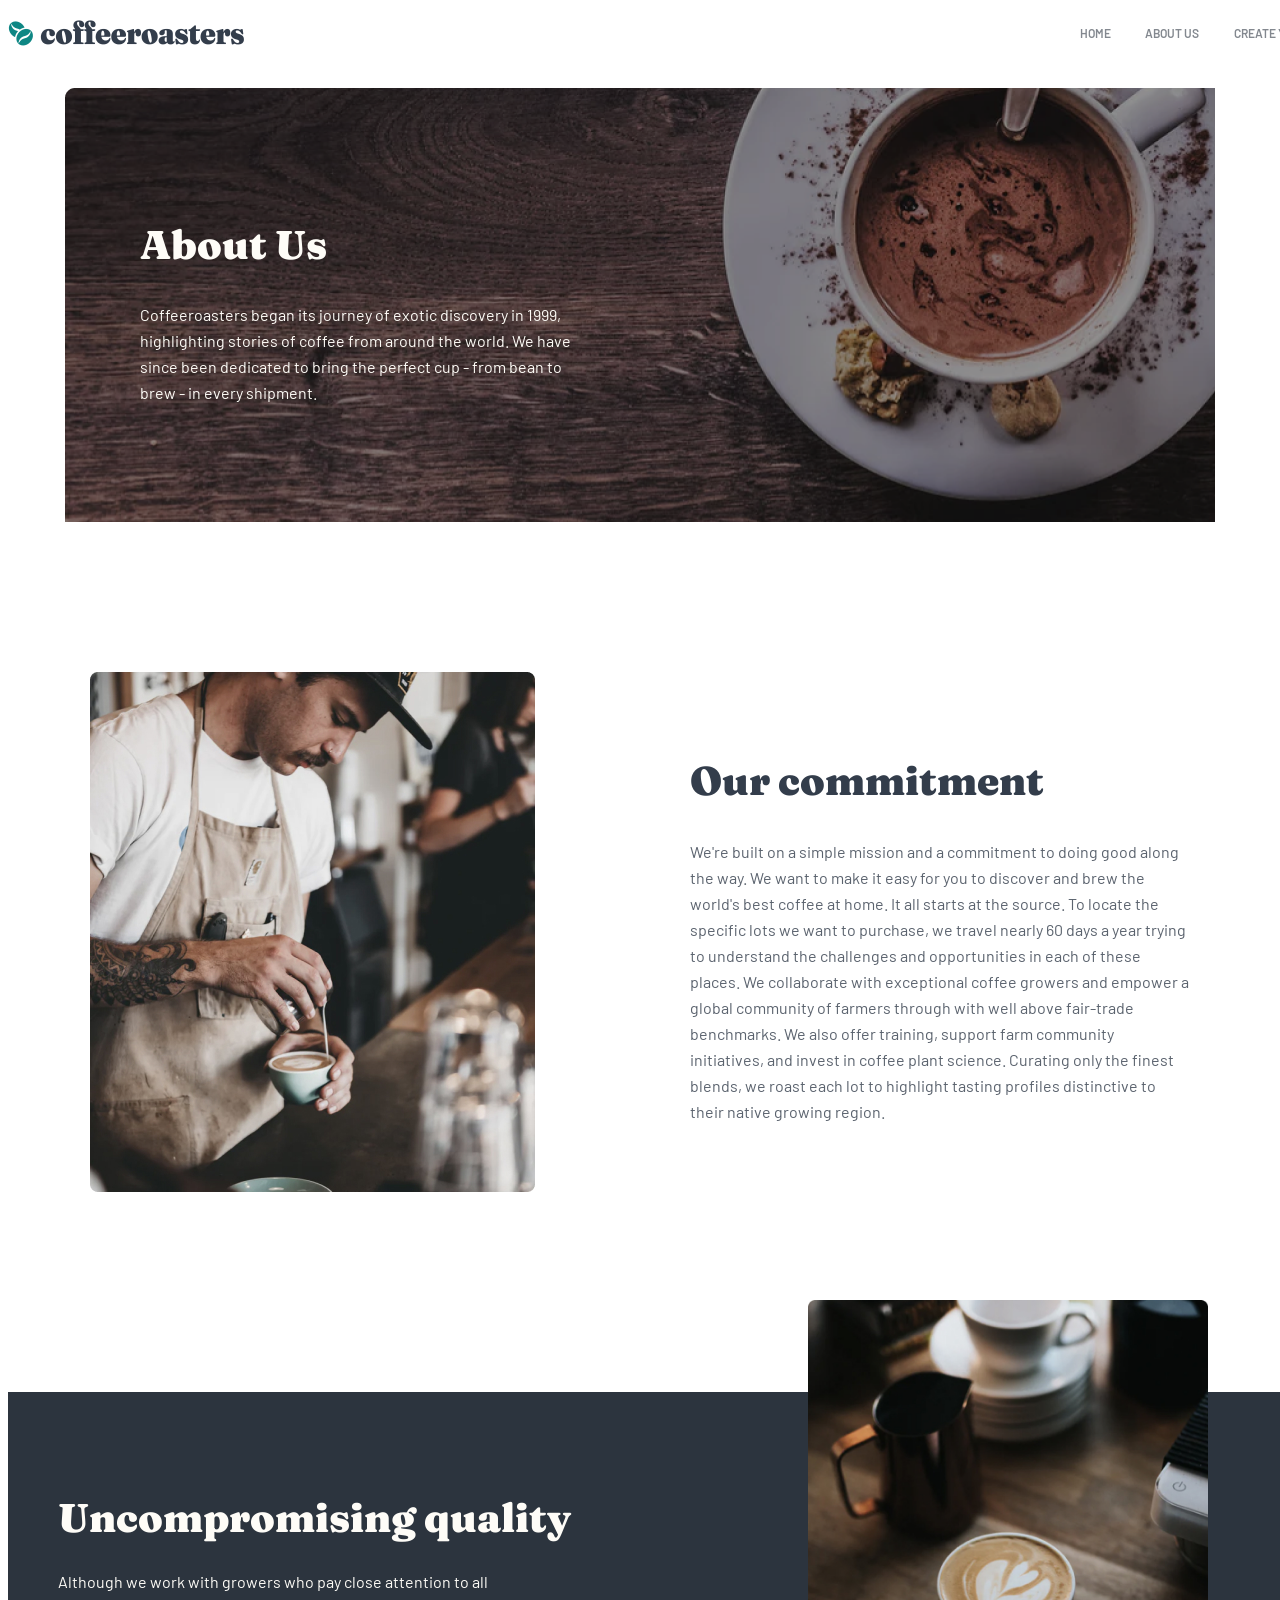
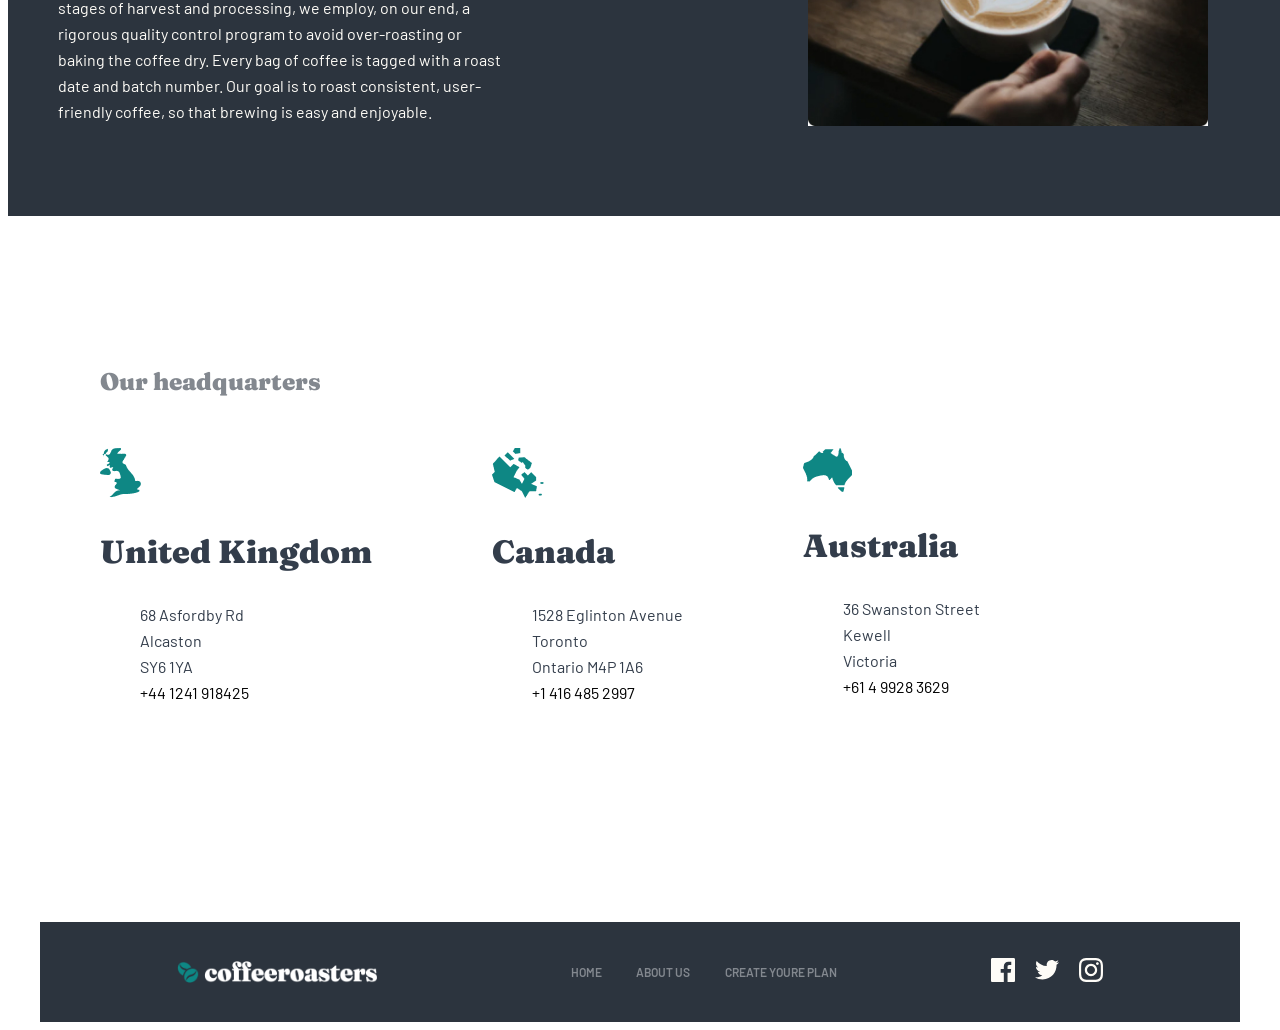
==== pages/about.html @ da5c882b "comit" ====
<!DOCTYPE html>
<html lang="en">
<head>
    <meta charset="UTF-8">
    <meta name="viewport" content="width=device-width, initial-scale=1.0">
    <title>About-page</title>
    <link rel="stylesheet" href="../css/style.css">
    <link rel="stylesheet" href="../css/fonts.css">
</head>
<body>
    <nav class="navbar">
        <img src="../imges/Group5(1).png" alt="" class="navbar__img">

        <ul class="navbar__list">
            <li class="navbar__item"><a href="../index.html" class="navbar__link">HOME</a></li>
            <li class="navbar__item"><a href="./about.html" class="navbar__link">ABOUT US</a></li>
            <li class="navbar__item"><a href="#" class="navbar__link">CREATE YOURE PLAN</a></li>
        </ul>
    </nav>

    <div class="aboutintr">
        <h2 class="aboutintr__h2">About Us</h2>
        <p class="aboutintr__p">
            Coffeeroasters began its journey of exotic discovery in 1999,
            highlighting stories of coffee from around the world. We have
            since been dedicated to bring the perfect cup - from bean to
            brew - in every shipment.
        </p>
    </div>

    <div class="our">
        <img class="our__left" src="/imges2/Bitmap.jpg" alt="">

        <div class="our__right">
            <h2 class="our__h2">Our commitment</h2>
            <p class="our__p">
                We're built on a simple mission and a commitment to
                doing good along the way. We want to make it easy for
                you to discover and brew the world's best coffee at
                home. It all starts at the source. To locate the
                specific lots we want to purchase, we travel nearly
                60 days a year trying to understand the challenges
                and opportunities in each of these places. We
                collaborate with exceptional coffee growers and
                empower a global community of farmers through with
                well above fair-trade benchmarks. We also offer
                training, support farm community initiatives, and
                invest in coffee plant science. Curating only the
                finest blends, we roast each lot to highlight tasting
                profiles distinctive to their native growing region.
            </p>
        </div>
    </div>

    <div class="uncompro">
        <div class="uncompro__left">
            <h1 class="aboutintr__h2">Uncompromising quality</h1>
            <p class="aboutintr__p">
                Although we work with growers who pay close attention
                to all stages of harvest and processing, we employ, on our end, a rigorous
                quality control program to avoid over-roasting or baking the coffee dry.
                Every bag of coffee is tagged with a roast date and batch number.
                Our goal is to roast consistent, user-friendly coffee, so that brewing
                is easy and enjoyable.
            </p>
        </div>
        <img class="uncompro__right" src="../imges2/Bitmap(1).jpg" alt="">
    </div>

    <div class="headq">
        <h4 class="headq__h4">Our headquarters</h4>

        <div class="headq__cards">
            <div class="headq__card">
                <img src="../imges2/CombinedShape(2).png" alt="" class="headq__img">
                <h3 class="headq__h3">United Kingdom</h3>
                <ul class="headq__ul">
                    <li class="headq__li">68  Asfordby Rd</li>
                    <li class="headq__li">Alcaston</li>
                    <li class="headq__li">SY6 1YA</li>
                    <li class="headq__li"><a href="tel:+44 1241 918425">+44 1241 918425</a></li>
                </ul>
            </div>

            <div class="headq__card">
                <img src="../imges2/CombinedShape(3).png" alt="" class="headq__img">
                <h3 class="headq__h3">Canada</h3>
                <ul class="headq__ul">
                    <li class="headq__li">1528  Eglinton Avenue</li>
                    <li class="headq__li">Toronto</li>
                    <li class="headq__li">Ontario M4P 1A6</li>
                    <li class="headq__li"><a href="tel:+1 416 485 2997">+1 416 485 2997</a></li>
                </ul>
            </div>

            <div class="headq__card">
                <img src="../imges2/CombinedShape(4).png" alt="" class="headq__img">
                <h3 class="headq__h3">Australia</h3>
                <ul class="headq__ul">
                    <li class="headq__li">36 Swanston Street</li>
                    <li class="headq__li">Kewell</li>
                    <li class="headq__li">Victoria</li>
                    <li class="headq__li"><a href="tel:+61 4 9928 3629">+61 4 9928 3629</a></li>
                </ul>
            </div>
        </div>
    </div>

    <footer class="footer">
        <img class="footer__img" src="../imges/Group5.png" alt="">

        <ul class="navbar__list">
            <li class="navbar__item" id="footer__item"><a href="../index.html" class="navbar__link">HOME</a></li>
            <li class="navbar__item" id="footer__item"><a href="../pages/about.html" class="navbar__link">ABOUT US</a></li>
            <li class="navbar__item" id="footer__item"><a href="../pages/create.html" class="navbar__link">CREATE YOURE PLAN</a></li>
        </ul>

        <div class="socials">
            <a href="" class="footer__link"><img src="../imges/Path.svg" alt=""></img></a>
            <a href="" class="footer__link"><img src="../imges/Path(1).svg" alt=""></img></a>
            <a href="" class="footer__link"><img src="../imges/Shape.svg" alt=""></img></a>
        </div>
    </footer>
</body>
</html>
---- css/style.css ----
.navbar {
  display: flex;
  justify-content: space-between;
  align-items: center;
  width: 1355px;
  margin-top: 100px;
  margin-bottom: 100px;
  margin: auto;
}
.navbar__list {
  display: flex;
  justify-content: space-around;
  width: 300px;
}
.navbar__link {
  font-size: 12px;
  color: #83888F;
  font-weight: 600;
  font-family: "Barlow";
}
.navbar__item :hover {
  color: #333D4B;
  transition: 0.5s;
}
.navbar__item :active {
  color: #FDD6BA;
  transition: 0.5s;
}
.navbar__img {
  width: 236px;
}

.intro {
  width: 1200px;
  background-color: #a2a2a2;
  margin: auto;
  border-radius: 1%;
  height: 500px;
  padding: 75px 70px;
}
.intro__h1 {
  font-family: "Fraunces 9pt";
  font-style: normal;
  font-weight: 900;
  font-size: 80px;
  line-height: 72px;
  width: 500px;
  color: #fefcf7;
}
.intro__p {
  font-family: "Barlow";
  font-style: normal;
  font-weight: 400;
  font-size: 16px;
  line-height: 26px;
  color: #fefcf7;
  mix-blend-mode: normal;
  opacity: 0.8;
  width: 425px;
}
.intro__btn:hover {
  background-color: #5c5252;
  transition: 0.5s;
}
.intro__btn:active {
  background-color: #ad1f1f;
  transition: 0.5s;
}
.intro__btn {
  background: #0e8784;
  border-radius: 6px;
  font-family: "Fraunces 9pt";
  font-style: normal;
  font-weight: 900;
  font-size: 18px;
  line-height: 25px;
  text-align: center;
  color: #fefcf7;
  border: 0;
  width: 217px;
  height: 56px;
  margin-top: 70px;
}

.ourcollect {
  margin: auto;
  width: 1200px;
  display: flex;
  flex-direction: column;
  align-items: center;
}
.ourcollect__card {
  display: flex;
  position: absolute;
  top: 900px;
  margin: auto;
  width: 1100px;
  justify-content: space-between;
}
.ourcollect__img {
  position: relative;
  top: 75px;
}
.ourcollect__H4 {
  font-family: "Fraunces 9pt";
  font-style: normal;
  font-weight: 900;
  font-size: 24px;
  line-height: 32px;
  text-align: center;
  color: #333D4B;
}
.ourcollect__P {
  font-family: "Barlow";
  font-style: normal;
  font-weight: 400;
  font-size: 16px;
  line-height: 26px;
  text-align: center;
  width: 250px;
  color: #333D4B;
}

.whyus {
  margin: auto;
  width: 1200px;
  margin-top: 500px;
  background-color: #333D4B;
  display: flex;
  flex-direction: column;
  align-items: center;
  height: 500px;
  border-radius: 2%;
}
.whyus__h1 {
  font-family: "Fraunces 9pt";
  font-style: normal;
  font-weight: 900;
  font-size: 40px;
  line-height: 48px;
  /* identical to box height, or 120% */
  color: #FEFCF7;
}
.whyus__p {
  font-family: "Barlow";
  font-style: normal;
  font-weight: 400;
  font-size: 16px;
  line-height: 26px;
  width: 528px;
  text-align: center;
  color: #FEFCF7;
  mix-blend-mode: normal;
  opacity: 0.8;
}
.whyus__cards {
  display: flex;
  justify-content: space-between;
  align-items: center;
  width: 1000px;
}
.whyus__card1 {
  display: flex;
  justify-content: space-around;
  align-items: center;
  flex-direction: column;
  background-color: #979797;
  width: 300px;
  height: 300px;
  position: absolute;
  top: 1700px;
  border-radius: 3%;
}
.whyus__card2 {
  display: flex;
  justify-content: space-around;
  align-items: center;
  flex-direction: column;
  background-color: #979797;
  width: 300px;
  height: 300px;
  position: absolute;
  top: 1700px;
  margin-left: 350px;
  border-radius: 3%;
}
.whyus__card3 {
  display: flex;
  justify-content: space-around;
  align-items: center;
  flex-direction: column;
  background-color: #979797;
  width: 300px;
  height: 300px;
  position: absolute;
  top: 1700px;
  margin-left: 700px;
  border-radius: 3%;
  text-align: center;
}
.whyus__H4 {
  font-family: "Fraunces 9pt";
  font-style: normal;
  font-weight: 900;
  font-size: 24px;
  line-height: 32px;
  text-align: center;
  color: #FEFCF7;
}
.whyus__P1 {
  font-family: "Barlow";
  font-style: normal;
  font-weight: 400;
  font-size: 16px;
  line-height: 26px;
  text-align: center;
  color: #FEFCF7;
}

.howwork {
  margin: auto;
  width: 1200px;
  margin-top: 500px;
  margin-bottom: 100px;
}
.howwork__h4 {
  font-family: "Fraunces";
  font-style: normal;
  font-weight: 900;
  font-size: 24px;
  line-height: 32px;
  /* identical to box height, or 133% */
  color: #83888F;
}
.howwork__cards {
  display: flex;
  width: 1100px;
  justify-content: space-between;
}
.howwork__h1 {
  font-family: "Fraunces";
  font-style: normal;
  font-weight: 900;
  font-size: 72px;
  line-height: 72px;
  color: #FDD6BA;
}
.howwork__h3 {
  font-family: "Fraunces";
  font-style: normal;
  font-weight: 900;
  font-size: 32px;
  line-height: 36px;
  color: #333D4B;
  width: 200px;
}
.howwork__p {
  font-family: "Barlow";
  font-style: normal;
  font-weight: 400;
  font-size: 16px;
  line-height: 26px;
  color: #333D4B;
  width: 300px;
}

.oval {
  width: 20px;
  height: 20px;
  border: 1px solid black;
  border-radius: 50%;
}

.shapes {
  display: flex;
  width: 870px;
  align-items: center;
}

.line {
  width: 400px;
  background-color: #FDD6BA;
  height: 1px;
}

.footer {
  display: flex;
  background-color: #2C343E;
  width: 1200px;
  margin: auto;
  align-items: center;
  justify-content: space-evenly;
  height: 100px;
}
.footer__img {
  width: 200px;
}
.footer__link:hover {
  background-color: #FDD6BA;
}

.socials {
  display: flex;
  gap: 20px;
  align-items: center;
}

#footer__item :hover {
  color: white;
}

.aboutintr {
  padding: 100px 75px;
  background-image: url("../imges2/Group7(1).png");
  background-repeat: no-repeat;
  width: 1000px;
  margin: auto;
  margin-top: 30px;
}
.aboutintr__h2 {
  font-family: "Fraunces";
  font-style: normal;
  font-weight: 900;
  font-size: 40px;
  line-height: 48px;
  color: #FEFCF7;
}
.aboutintr__p {
  font-family: "Barlow";
  font-style: normal;
  font-weight: 400;
  font-size: 16px;
  line-height: 26px;
  color: #FEFCF7;
  width: 450px;
}

.headq {
  width: 1200px;
  margin: auto;
  margin-top: 150px;
}
.headq__h4 {
  font-family: "Fraunces";
  font-style: normal;
  font-weight: 900;
  font-size: 24px;
  line-height: 32px;
  color: #83888F;
  margin-left: 60px;
  margin-bottom: 50px;
}
.headq__cards {
  display: flex;
  justify-content: space-around;
  width: 1000px;
}
.headq__h3 {
  font-family: "Fraunces";
  font-style: normal;
  font-weight: 900;
  font-size: 32px;
  line-height: 36px;
  color: #333D4B;
}
.headq__li {
  font-family: "Barlow";
  font-style: normal;
  font-weight: 400;
  font-size: 16px;
  line-height: 26px;
  color: #333D4B;
}
.headq {
  margin-bottom: 200px;
}

.our {
  display: flex;
  width: 1100px;
  justify-content: space-between;
  align-items: center;
  margin: auto;
  margin-top: 150px;
}
.our__p {
  width: 500px;
  font-family: "Barlow";
  font-style: normal;
  font-weight: 400;
  font-size: 16px;
  line-height: 26px;
  color: #333D4B;
  mix-blend-mode: normal;
  opacity: 0.8;
}
.our__h2 {
  font-family: "Fraunces";
  font-style: normal;
  font-weight: 900;
  font-size: 40px;
  line-height: 48px;
  color: #333D4B;
}

.uncompro {
  display: flex;
  width: 1200px;
  margin: auto;
  background-color: #2C343E;
  margin-top: 200px;
  padding: 75px 50px;
  justify-content: space-between;
}
.uncompro__right {
  position: absolute;
  top: 1300px;
  width: 400px;
  margin-left: 750px;
}

a {
  text-decoration: none;
  color: black;
}

li {
  list-style: none;
}/*# sourceMappingURL=style.css.map */
---- css/fonts.css ----
/* fraunces-regular - latin */
@font-face {
  font-display: swap; /* Check https://developer.mozilla.org/en-US/docs/Web/CSS/@font-face/font-display for other options. */
  font-family: 'Fraunces';
  font-style: normal;
  font-weight: 400;
  src: url('../fonts/fraunces-v38-latin-regular.woff2') format('woff2'); /* Chrome 36+, Opera 23+, Firefox 39+, Safari 12+, iOS 10+ */
}
/* fraunces-500 - latin */
@font-face {
  font-display: swap; /* Check https://developer.mozilla.org/en-US/docs/Web/CSS/@font-face/font-display for other options. */
  font-family: 'Fraunces';
  font-style: normal;
  font-weight: 500;
  src: url('../fonts/fraunces-v38-latin-500.woff2') format('woff2'); /* Chrome 36+, Opera 23+, Firefox 39+, Safari 12+, iOS 10+ */
}
/* fraunces-600 - latin */
@font-face {
  font-display: swap; /* Check https://developer.mozilla.org/en-US/docs/Web/CSS/@font-face/font-display for other options. */
  font-family: 'Fraunces';
  font-style: normal;
  font-weight: 600;
  src: url('../fonts/fraunces-v38-latin-600.woff2') format('woff2'); /* Chrome 36+, Opera 23+, Firefox 39+, Safari 12+, iOS 10+ */
}
/* fraunces-700 - latin */
@font-face {
  font-display: swap; /* Check https://developer.mozilla.org/en-US/docs/Web/CSS/@font-face/font-display for other options. */
  font-family: 'Fraunces';
  font-style: normal;
  font-weight: 700;
  src: url('../fonts/fraunces-v38-latin-700.woff2') format('woff2'); /* Chrome 36+, Opera 23+, Firefox 39+, Safari 12+, iOS 10+ */
}
/* fraunces-800 - latin */
@font-face {
  font-display: swap; /* Check https://developer.mozilla.org/en-US/docs/Web/CSS/@font-face/font-display for other options. */
  font-family: 'Fraunces';
  font-style: normal;
  font-weight: 800;
  src: url('../fonts/fraunces-v38-latin-800.woff2') format('woff2'); /* Chrome 36+, Opera 23+, Firefox 39+, Safari 12+, iOS 10+ */
}
/* fraunces-900 - latin */
@font-face {
  font-display: swap; /* Check https://developer.mozilla.org/en-US/docs/Web/CSS/@font-face/font-display for other options. */
  font-family: 'Fraunces';
  font-style: normal;
  font-weight: 900;
  src: url('../fonts/fraunces-v38-latin-900.woff2') format('woff2'); /* Chrome 36+, Opera 23+, Firefox 39+, Safari 12+, iOS 10+ */
}
















/* barlow-regular - latin */
@font-face {
  font-display: swap; /* Check https://developer.mozilla.org/en-US/docs/Web/CSS/@font-face/font-display for other options. */
  font-family: 'Barlow';
  font-style: normal;
  font-weight: 400;
  src: url('../fonts/barlow-v13-latin-regular.woff2') format('woff2'); /* Chrome 36+, Opera 23+, Firefox 39+, Safari 12+, iOS 10+ */
}
/* barlow-500 - latin */
@font-face {
  font-display: swap; /* Check https://developer.mozilla.org/en-US/docs/Web/CSS/@font-face/font-display for other options. */
  font-family: 'Barlow';
  font-style: normal;
  font-weight: 500;
  src: url('../fonts/barlow-v13-latin-500.woff2') format('woff2'); /* Chrome 36+, Opera 23+, Firefox 39+, Safari 12+, iOS 10+ */
}
/* barlow-600 - latin */
@font-face {
  font-display: swap; /* Check https://developer.mozilla.org/en-US/docs/Web/CSS/@font-face/font-display for other options. */
  font-family: 'Barlow';
  font-style: normal;
  font-weight: 600;
  src: url('../fonts/barlow-v13-latin-600.woff2') format('woff2'); /* Chrome 36+, Opera 23+, Firefox 39+, Safari 12+, iOS 10+ */
}
/* barlow-700 - latin */
@font-face {
  font-display: swap; /* Check https://developer.mozilla.org/en-US/docs/Web/CSS/@font-face/font-display for other options. */
  font-family: 'Barlow';
  font-style: normal;
  font-weight: 700;
  src: url('../fonts/barlow-v13-latin-700.woff2') format('woff2'); /* Chrome 36+, Opera 23+, Firefox 39+, Safari 12+, iOS 10+ */
}
/* barlow-800 - latin */
@font-face {
  font-display: swap; /* Check https://developer.mozilla.org/en-US/docs/Web/CSS/@font-face/font-display for other options. */
  font-family: 'Barlow';
  font-style: normal;
  font-weight: 800;
  src: url('../fonts/barlow-v13-latin-800.woff2') format('woff2'); /* Chrome 36+, Opera 23+, Firefox 39+, Safari 12+, iOS 10+ */
}
/* barlow-900 - latin */
@font-face {
  font-display: swap; /* Check https://developer.mozilla.org/en-US/docs/Web/CSS/@font-face/font-display for other options. */
  font-family: 'Barlow';
  font-style: normal;
  font-weight: 900;
  src: url('../fonts/barlow-v13-latin-900.woff2') format('woff2'); /* Chrome 36+, Opera 23+, Firefox 39+, Safari 12+, iOS 10+ */
}
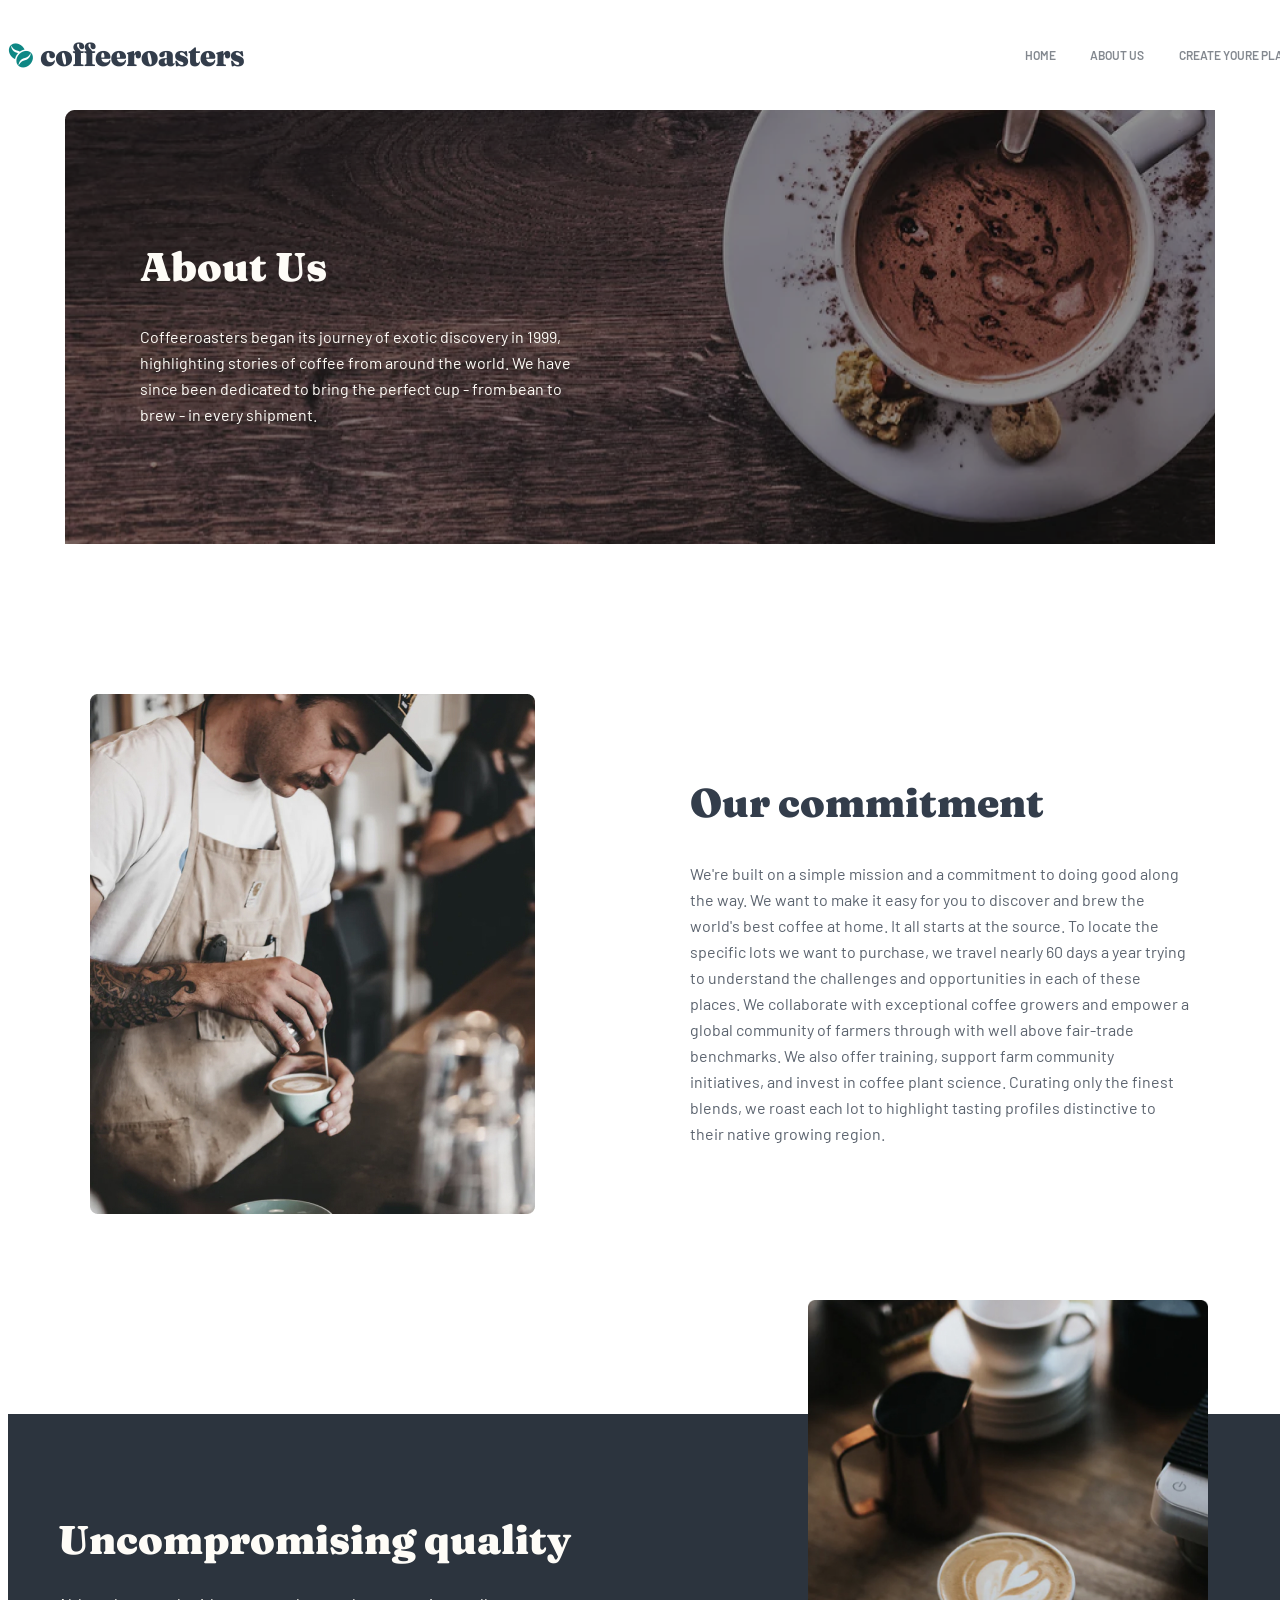
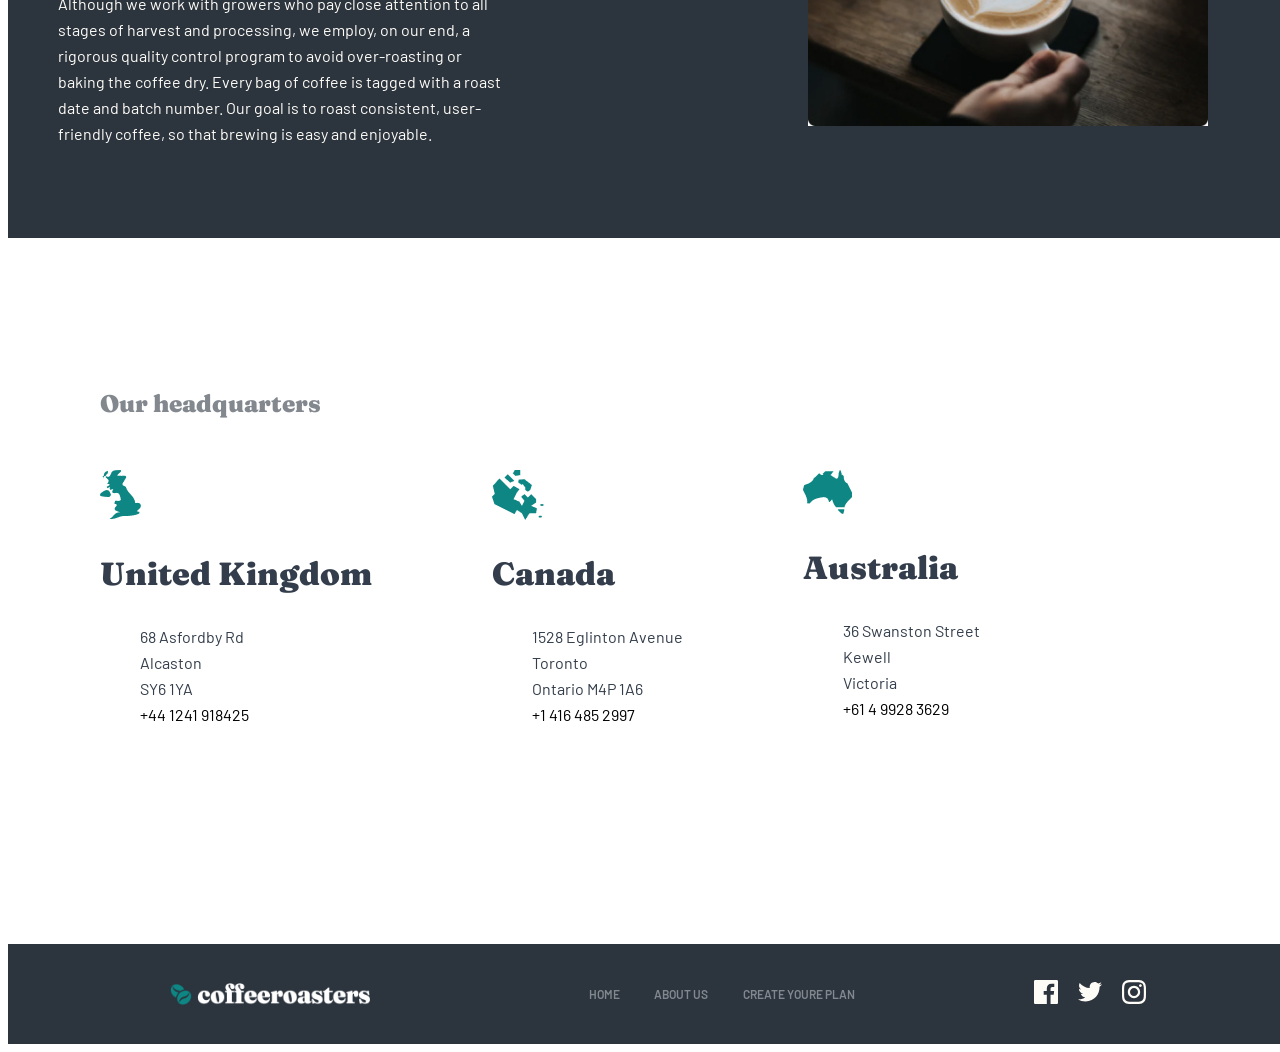
==== commit bd4350b3: "comit" ====
--- a/pages/about.html
+++ b/pages/about.html
@@ -14,7 +14,7 @@
         <ul class="navbar__list">
             <li class="navbar__item"><a href="../index.html" class="navbar__link">HOME</a></li>
             <li class="navbar__item"><a href="./about.html" class="navbar__link">ABOUT US</a></li>
-            <li class="navbar__item"><a href="#" class="navbar__link">CREATE YOURE PLAN</a></li>
+            <li class="navbar__item"><a href="./create.html" class="navbar__link">CREATE YOURE PLAN</a></li>
         </ul>
     </nav>
 
--- a/css/style.css
+++ b/css/style.css
@@ -2,10 +2,10 @@
   display: flex;
   justify-content: space-between;
   align-items: center;
-  width: 1355px;
-  margin-top: 100px;
-  margin-bottom: 100px;
-  margin: auto;
+  width: 1300px;
+  margin: auto;
+  margin-top: 30px;
+  margin-bottom: 30px;
 }
 .navbar__list {
   display: flex;
@@ -18,12 +18,8 @@
   font-weight: 600;
   font-family: "Barlow";
 }
-.navbar__item :hover {
-  color: #333D4B;
-  transition: 0.5s;
-}
 .navbar__item :active {
-  color: #FDD6BA;
+  color: #000000;
   transition: 0.5s;
 }
 .navbar__img {
@@ -31,20 +27,21 @@
 }
 
 .intro {
-  width: 1200px;
-  background-color: #a2a2a2;
-  margin: auto;
+  width: 1100px;
+  background-image: url("../imges/Bitmap.png");
+  background-repeat: no-repeat;
   border-radius: 1%;
   height: 500px;
   padding: 75px 70px;
+  margin: auto;
 }
 .intro__h1 {
-  font-family: "Fraunces 9pt";
+  font-family: "Fraunces";
   font-style: normal;
   font-weight: 900;
   font-size: 80px;
   line-height: 72px;
-  width: 500px;
+  width: 700px;
   color: #fefcf7;
 }
 .intro__p {
@@ -58,18 +55,14 @@
   opacity: 0.8;
   width: 425px;
 }
-.intro__btn:hover {
-  background-color: #5c5252;
-  transition: 0.5s;
-}
 .intro__btn:active {
-  background-color: #ad1f1f;
+  background-color: #66D2CF;
   transition: 0.5s;
 }
 .intro__btn {
   background: #0e8784;
   border-radius: 6px;
-  font-family: "Fraunces 9pt";
+  font-family: "Fraunces";
   font-style: normal;
   font-weight: 900;
   font-size: 18px;
@@ -80,6 +73,65 @@
   width: 217px;
   height: 56px;
   margin-top: 70px;
+}
+
+.howworkk {
+  padding: 50px;
+  margin: auto;
+  width: 1200px;
+  margin-top: 100px;
+  margin-bottom: 100px;
+  background-color: #333D4B;
+}
+.howworkk__cards {
+  display: flex;
+  width: 1100px;
+  justify-content: space-between;
+}
+.howworkk__h1 {
+  font-family: "Fraunces";
+  font-style: normal;
+  font-weight: 900;
+  font-size: 72px;
+  line-height: 72px;
+  color: #FDD6BA;
+}
+.howworkk__h3 {
+  font-family: "Fraunces";
+  font-style: normal;
+  font-weight: 900;
+  font-size: 32px;
+  line-height: 36px;
+  color: #ffffff;
+  width: 200px;
+}
+.howworkk__p {
+  font-family: "Barlow";
+  font-style: normal;
+  font-weight: 400;
+  font-size: 16px;
+  line-height: 26px;
+  color: #ffffff;
+  width: 300px;
+}
+
+.oval {
+  width: 20px;
+  height: 20px;
+  border: 1px solid black;
+  border-radius: 50%;
+}
+
+.shapes {
+  display: flex;
+  width: 870px;
+  align-items: center;
+}
+
+.line {
+  width: 400px;
+  background-color: #FDD6BA;
+  height: 1px;
 }
 
 .ourcollect {
@@ -219,8 +271,8 @@
 
 .howwork {
   margin: auto;
-  width: 1200px;
-  margin-top: 500px;
+  width: 1100px;
+  margin-top: 300px;
   margin-bottom: 100px;
 }
 .howwork__h4 {
@@ -286,11 +338,12 @@
 .footer {
   display: flex;
   background-color: #2C343E;
-  width: 1200px;
+  width: 1300px;
   margin: auto;
   align-items: center;
   justify-content: space-evenly;
   height: 100px;
+  margin-top: 30px;
 }
 .footer__img {
   width: 200px;
@@ -419,6 +472,182 @@
   margin-left: 750px;
 }
 
+.createintro {
+  margin: auto;
+  background-image: url(../imges2/Group777.png);
+  padding: 80px 75px;
+  background-repeat: no-repeat;
+  width: 1150px;
+  height: 450px;
+}
+
+.howdoyou {
+  display: flex;
+  width: 1200px;
+  margin: auto;
+  justify-content: space-between;
+}
+.howdoyou__card {
+  background: #F4F1EB;
+  border-radius: 8px;
+  top: calc(50% - 16px - 51px);
+  font-family: "Barlow";
+  font-style: normal;
+  font-weight: 400;
+  font-size: 16px;
+  line-height: 26px;
+  color: #333D4B;
+  width: 228px;
+  height: 250px;
+}
+.howdoyou__card:hover {
+  background-color: #333D4B;
+  color: white;
+  transition: 1s;
+}
+.howdoyou__card:active {
+  background-color: #FDD6BA;
+  transition: 1ms;
+  color: #333D4B;
+}
+.howdoyou__h4 {
+  font-family: "Fraunces";
+  font-style: normal;
+  font-weight: 800;
+  font-size: 20px;
+  margin: 30px;
+}
+.howdoyou__text {
+  margin: 30px;
+}
+.howdoyou__cards {
+  display: flex;
+  width: 730px;
+  justify-content: space-between;
+}
+.howdoyou__h2 {
+  font-family: "Fraunces";
+  font-style: normal;
+  font-weight: 900;
+  font-size: 40px;
+  line-height: 48px;
+  color: #83888F;
+}
+.howdoyou__h3text {
+  mix-blend-mode: normal;
+  opacity: 0.4;
+  font-family: "Fraunces";
+  font-style: normal;
+  font-weight: 900;
+  font-size: 24px;
+  line-height: 32px;
+  color: #333D4B;
+}
+.howdoyou__h3text:hover {
+  color: #090a0c;
+}
+.howdoyou__h3text:active {
+  color: black;
+}
+.howdoyou__h3del {
+  font-family: "Fraunces";
+  font-style: normal;
+  font-weight: 900;
+  font-size: 24px;
+  line-height: 32px;
+  color: #000000;
+}
+.howdoyou__h3del:hover {
+  color: #313846;
+}
+.howdoyou__h3del:active {
+  color: black;
+}
+.howdoyou__number {
+  mix-blend-mode: normal;
+  opacity: 0.4;
+  font-family: "Fraunces";
+  font-style: normal;
+  font-weight: 900;
+  font-size: 24px;
+  line-height: 32px;
+  color: #333D4B;
+}
+.howdoyou__left-text {
+  display: flex;
+  gap: 20px;
+}
+.howdoyou__numberdel {
+  mix-blend-mode: normal;
+  opacity: 0.4;
+  font-family: "Fraunces";
+  font-style: normal;
+  font-weight: 900;
+  font-size: 24px;
+  line-height: 32px;
+  color: #313846;
+}
+.howdoyou__hr {
+  border: 2px solid #83888F;
+  width: 300px;
+  border-radius: 10%;
+}
+
+.summary {
+  width: 1200px;
+  margin: auto;
+  display: flex;
+  align-items: end;
+  margin-top: 100px;
+  flex-direction: column;
+}
+.summary__card {
+  width: 670px;
+  background: #2C343E;
+  border-radius: 10px;
+  padding: 30px;
+}
+.summary__p {
+  font-family: "Barlow";
+  font-style: normal;
+  font-weight: 400;
+  font-size: 16px;
+  line-height: 26px;
+  text-transform: uppercase;
+  color: #FFFFFF;
+  mix-blend-mode: normal;
+  opacity: 0.5;
+}
+.summary__h2 {
+  width: 100px;
+  font-family: "Fraunces";
+  font-style: normal;
+  font-weight: 900;
+  font-size: 24px;
+  color: #FFFFFF;
+}
+
+span {
+  color: #57677a;
+}
+
+.introoo__btn {
+  background: #0E8784;
+  border-radius: 6px;
+  font-family: "Fraunces";
+  font-style: normal;
+  font-weight: 900;
+  font-size: 18px;
+  line-height: 25px;
+  /* identical to box height, or 139% */
+  text-align: center;
+  width: 217px;
+  height: 56px;
+  color: #FEFCF7;
+  margin-top: 50px;
+  margin-bottom: 100px;
+}
+
 a {
   text-decoration: none;
   color: black;
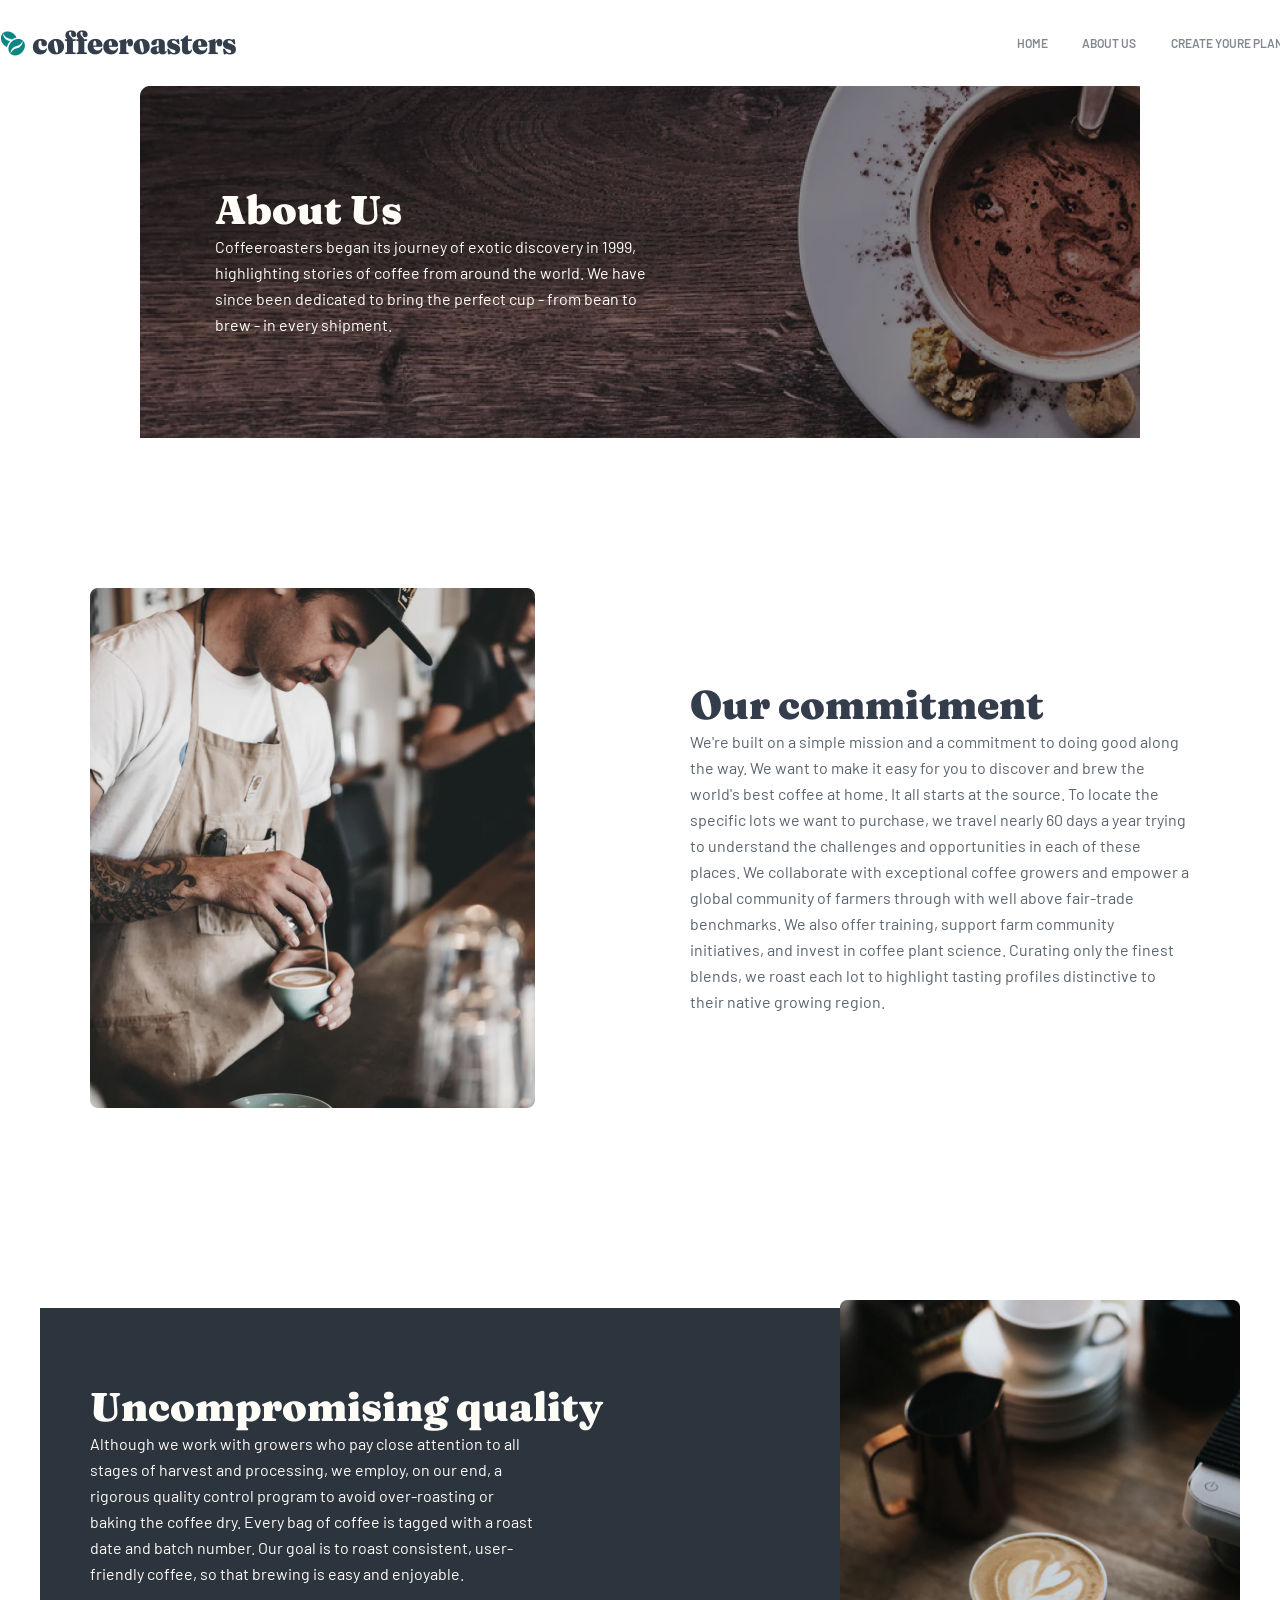
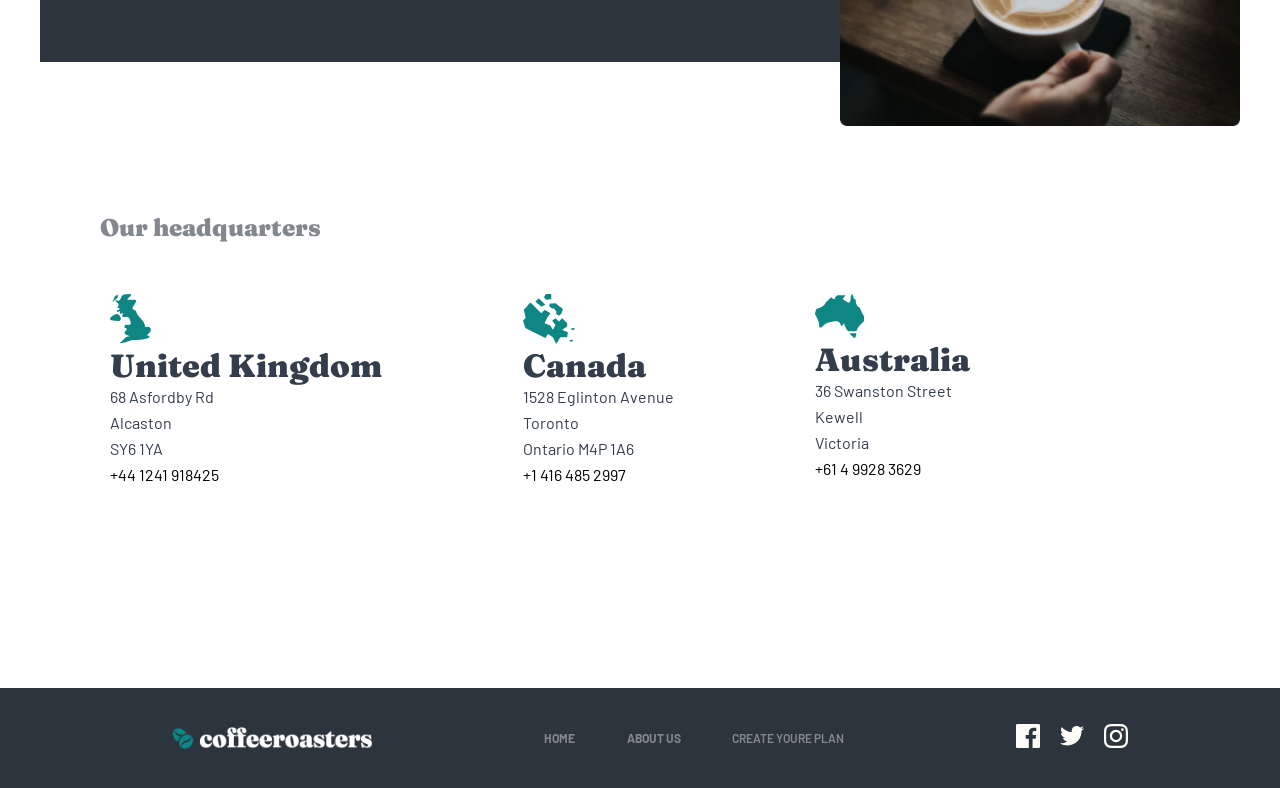
==== commit a7caba56: "comit" ====
--- a/pages/about.html
+++ b/pages/about.html
@@ -16,6 +16,12 @@
             <li class="navbar__item"><a href="./about.html" class="navbar__link">ABOUT US</a></li>
             <li class="navbar__item"><a href="./create.html" class="navbar__link">CREATE YOURE PLAN</a></li>
         </ul>
+
+      <div class="navbar__burger">
+        <div class="navbar__burger__item"></div>
+        <div class="navbar__burger__item"></div>
+        <div class="navbar__burger__item"></div>
+      </div>
     </nav>
 
     <div class="aboutintr">
@@ -54,8 +60,8 @@
 
     <div class="uncompro">
         <div class="uncompro__left">
-            <h1 class="aboutintr__h2">Uncompromising quality</h1>
-            <p class="aboutintr__p">
+            <h1 class="uncompro__h1">Uncompromising quality</h1>
+            <p class="uncompro__p">
                 Although we work with growers who pay close attention
                 to all stages of harvest and processing, we employ, on our end, a rigorous
                 quality control program to avoid over-roasting or baking the coffee dry.
@@ -109,10 +115,10 @@
     <footer class="footer">
         <img class="footer__img" src="../imges/Group5.png" alt="">
 
-        <ul class="navbar__list">
-            <li class="navbar__item" id="footer__item"><a href="../index.html" class="navbar__link">HOME</a></li>
-            <li class="navbar__item" id="footer__item"><a href="../pages/about.html" class="navbar__link">ABOUT US</a></li>
-            <li class="navbar__item" id="footer__item"><a href="../pages/create.html" class="navbar__link">CREATE YOURE PLAN</a></li>
+        <ul class="footer__list">
+            <li class="footer__item" id="footer__item"><a href="../index.html" class="footer__link">HOME</a></li>
+            <li class="footer__item" id="footer__item"><a href="../pages/about.html" class="footer__link">ABOUT US</a></li>
+            <li class="footer__item" id="footer__item"><a href="../pages/create.html" class="navbar__link">CREATE YOURE PLAN</a></li>
         </ul>
 
         <div class="socials">
--- a/css/style.css
+++ b/css/style.css
@@ -14,7 +14,7 @@
 }
 .navbar__link {
   font-size: 12px;
-  color: #83888F;
+  color: #83888f;
   font-weight: 600;
   font-family: "Barlow";
 }
@@ -25,14 +25,38 @@
 .navbar__img {
   width: 236px;
 }
-
+.navbar__burger {
+  display: none;
+}
+
+@media only screen and (max-width: 480px) {
+  .navbar {
+    width: 95%;
+  }
+  .navbar__img {
+    width: 150px;
+  }
+  .navbar__list {
+    display: none;
+  }
+  .navbar__burger {
+    display: flex;
+    flex-direction: column;
+    gap: 3px;
+  }
+  .navbar__burger__item {
+    border-top: 1px solid black;
+    background-color: #000000;
+    width: 15px;
+    height: 1px;
+  }
+}
 .intro {
-  width: 1100px;
+  width: 1300px;
   background-image: url("../imges/Bitmap.png");
   background-repeat: no-repeat;
-  border-radius: 1%;
   height: 500px;
-  padding: 75px 70px;
+  padding: 60px 80px;
   margin: auto;
 }
 .intro__h1 {
@@ -56,7 +80,7 @@
   width: 425px;
 }
 .intro__btn:active {
-  background-color: #66D2CF;
+  background-color: #66d2cf;
   transition: 0.5s;
 }
 .intro__btn {
@@ -75,65 +99,43 @@
   margin-top: 70px;
 }
 
-.howworkk {
-  padding: 50px;
-  margin: auto;
-  width: 1200px;
-  margin-top: 100px;
-  margin-bottom: 100px;
-  background-color: #333D4B;
-}
-.howworkk__cards {
-  display: flex;
-  width: 1100px;
-  justify-content: space-between;
-}
-.howworkk__h1 {
-  font-family: "Fraunces";
-  font-style: normal;
-  font-weight: 900;
-  font-size: 72px;
-  line-height: 72px;
-  color: #FDD6BA;
-}
-.howworkk__h3 {
-  font-family: "Fraunces";
-  font-style: normal;
-  font-weight: 900;
-  font-size: 32px;
-  line-height: 36px;
-  color: #ffffff;
-  width: 200px;
-}
-.howworkk__p {
-  font-family: "Barlow";
-  font-style: normal;
-  font-weight: 400;
-  font-size: 16px;
-  line-height: 26px;
-  color: #ffffff;
-  width: 300px;
-}
-
-.oval {
-  width: 20px;
-  height: 20px;
-  border: 1px solid black;
-  border-radius: 50%;
-}
-
-.shapes {
-  display: flex;
-  width: 870px;
-  align-items: center;
-}
-
-.line {
-  width: 400px;
-  background-color: #FDD6BA;
-  height: 1px;
-}
-
+@media only screen and (max-width: 480px) {
+  .intro {
+    width: 95%;
+    padding: 100px 30px;
+    display: flex;
+    flex-direction: column;
+    justify-content: space-around;
+    gap: 30px;
+  }
+  .intro__h1 {
+    font-size: 40px;
+    width: 90%;
+    text-align: center;
+    line-height: 60px;
+    margin: auto;
+  }
+  .intro__p {
+    width: 90%;
+    text-align: center;
+    font-style: normal;
+    font-weight: 400;
+    font-size: 15px;
+    line-height: 25px;
+    /* or 167% */
+    text-align: center;
+    color: #fefcf7;
+    mix-blend-mode: normal;
+    opacity: 0.8;
+    margin: auto;
+    margin-top: 30px;
+    margin-bottom: 30px;
+  }
+  .intro__btn {
+    display: block;
+    margin: auto;
+  }
+}
 .ourcollect {
   margin: auto;
   width: 1200px;
@@ -173,6 +175,22 @@
   color: #333D4B;
 }
 
+@media only screen and (max-width: 480px) {
+  .ourcollect {
+    width: 100%;
+  }
+  .ourcollect__card {
+    flex-direction: column;
+    width: 100%;
+    align-items: center;
+    margin: 0%;
+    margin: 0%;
+  }
+  .ourcollect__img {
+    width: 100%;
+    margin: 0%;
+  }
+}
 .whyus {
   margin: auto;
   width: 1200px;
@@ -269,6 +287,40 @@
   color: #FEFCF7;
 }
 
+@media only screen and (max-width: 480px) {
+  .whyus {
+    width: 90%;
+    margin-top: 1500px;
+    height: 1000px;
+    align-items: center;
+  }
+  .whyus__p {
+    width: 95%;
+    margin-top: 50px;
+  }
+  .whyus__h1 {
+    margin-top: 50px;
+  }
+  .whyus__cards {
+    width: 100%;
+    flex-direction: column;
+    justify-content: space-between;
+  }
+  .whyus__card1 {
+    top: 2500px;
+    height: 420px;
+  }
+  .whyus__card2 {
+    top: 2950px;
+    margin: 0%;
+    height: 420px;
+  }
+  .whyus__card3 {
+    top: 3400px;
+    margin: 0%;
+    height: 420px;
+  }
+}
 .howwork {
   margin: auto;
   width: 1100px;
@@ -335,6 +387,39 @@
   height: 1px;
 }
 
+@media only screen and (max-width: 480px) {
+  .howwork {
+    margin-top: 800px;
+    width: 100%;
+  }
+  .howwork__cards {
+    flex-direction: column;
+    align-items: center;
+    width: 100%;
+    text-align: center;
+    gap: 50px;
+  }
+  .howwork__h4 {
+    text-align: center;
+    margin-bottom: 50px;
+  }
+  .howwork__h3 {
+    text-align: center;
+    margin: auto;
+  }
+  .howwork__card3 {
+    margin-bottom: 50px;
+  }
+  .line {
+    display: none;
+  }
+  .shapes {
+    display: none;
+  }
+  .oval {
+    display: none;
+  }
+}
 .footer {
   display: flex;
   background-color: #2C343E;
@@ -348,8 +433,27 @@
 .footer__img {
   width: 200px;
 }
+.footer__link {
+  color: #83888F;
+}
 .footer__link:hover {
-  background-color: #FDD6BA;
+  color: rgb(255, 255, 255);
+}
+.footer__link:active {
+  color: rgb(0, 0, 0);
+}
+.footer__item {
+  font-family: "Barlow";
+  font-style: normal;
+  font-weight: 700;
+  font-size: 12px;
+  line-height: 15px;
+}
+.footer__list {
+  display: flex;
+  gap: 30px;
+  justify-content: space-between;
+  width: 300px;
 }
 
 .socials {
@@ -358,10 +462,17 @@
   align-items: center;
 }
 
-#footer__item :hover {
-  color: white;
-}
-
+@media only screen and (max-width: 480px) {
+  .footer {
+    width: 80%;
+    flex-direction: column;
+    height: 300px;
+  }
+  .footer__list {
+    flex-direction: column;
+    align-items: center;
+  }
+}
 .aboutintr {
   padding: 100px 75px;
   background-image: url("../imges2/Group7(1).png");
@@ -388,6 +499,40 @@
   width: 450px;
 }
 
+@media only screen and (max-width: 480px) {
+  .aboutintr {
+    width: 95%;
+    padding: 100px 30px;
+    display: flex;
+    flex-direction: column;
+    justify-content: space-around;
+    gap: 30px;
+    border-radius: 5%;
+  }
+  .aboutintr__h2 {
+    font-size: 40px;
+    width: 90%;
+    text-align: center;
+    line-height: 60px;
+    margin: auto;
+  }
+  .aboutintr__p {
+    width: 90%;
+    text-align: center;
+    font-style: normal;
+    font-weight: 400;
+    font-size: 15px;
+    line-height: 25px;
+    /* or 167% */
+    text-align: center;
+    color: #fefcf7;
+    mix-blend-mode: normal;
+    opacity: 0.8;
+    margin: auto;
+    margin-top: 30px;
+    margin-bottom: 30px;
+  }
+}
 .headq {
   width: 1200px;
   margin: auto;
@@ -428,6 +573,18 @@
   margin-bottom: 200px;
 }
 
+@media only screen and (max-width: 480px) {
+  .headq {
+    width: 80%;
+  }
+  .headq__cards {
+    flex-direction: column;
+    text-align: center;
+    width: 80%;
+    margin: auto;
+    gap: 50px;
+  }
+}
 .our {
   display: flex;
   width: 1100px;
@@ -456,6 +613,26 @@
   color: #333D4B;
 }
 
+@media only screen and (max-width: 480px) {
+  .our {
+    flex-direction: column;
+    width: 95%;
+  }
+  .our__left {
+    width: 95%;
+  }
+  .our__right {
+    width: 95%;
+  }
+  .our__p {
+    width: 95%;
+    text-align: center;
+  }
+  .our__h2 {
+    margin-top: 20px;
+    margin-bottom: 20px;
+  }
+}
 .uncompro {
   display: flex;
   width: 1200px;
@@ -471,7 +648,51 @@
   width: 400px;
   margin-left: 750px;
 }
-
+.uncompro__h1 {
+  font-family: "Fraunces";
+  font-style: normal;
+  font-weight: 900;
+  font-size: 40px;
+  line-height: 48px;
+  color: #FEFCF7;
+}
+.uncompro__p {
+  font-family: "Barlow";
+  font-style: normal;
+  font-weight: 400;
+  font-size: 16px;
+  line-height: 26px;
+  color: #FEFCF7;
+  width: 450px;
+}
+
+@media only screen and (max-width: 480px) {
+  .uncompro {
+    width: 95%;
+    border-radius: 10px;
+    text-align: center;
+    flex-direction: column;
+    position: relative;
+    height: 550px;
+    padding: 0;
+    padding-top: 100px;
+  }
+  .uncompro__right {
+    top: -120px;
+    width: 300px;
+    height: 200px;
+    left: -690px;
+    border-radius: 5%;
+  }
+  .uncompro__h2 {
+    margin: auto;
+  }
+  .uncompro__p {
+    width: 80%;
+    margin: auto;
+    margin-top: 50px;
+  }
+}
 .createintro {
   margin: auto;
   background-image: url(../imges2/Group777.png);
@@ -655,4 +876,10 @@
 
 li {
   list-style: none;
+}
+
+* {
+  padding: 0;
+  margin: 0;
+  box-sizing: border-box;
 }/*# sourceMappingURL=style.css.map */
